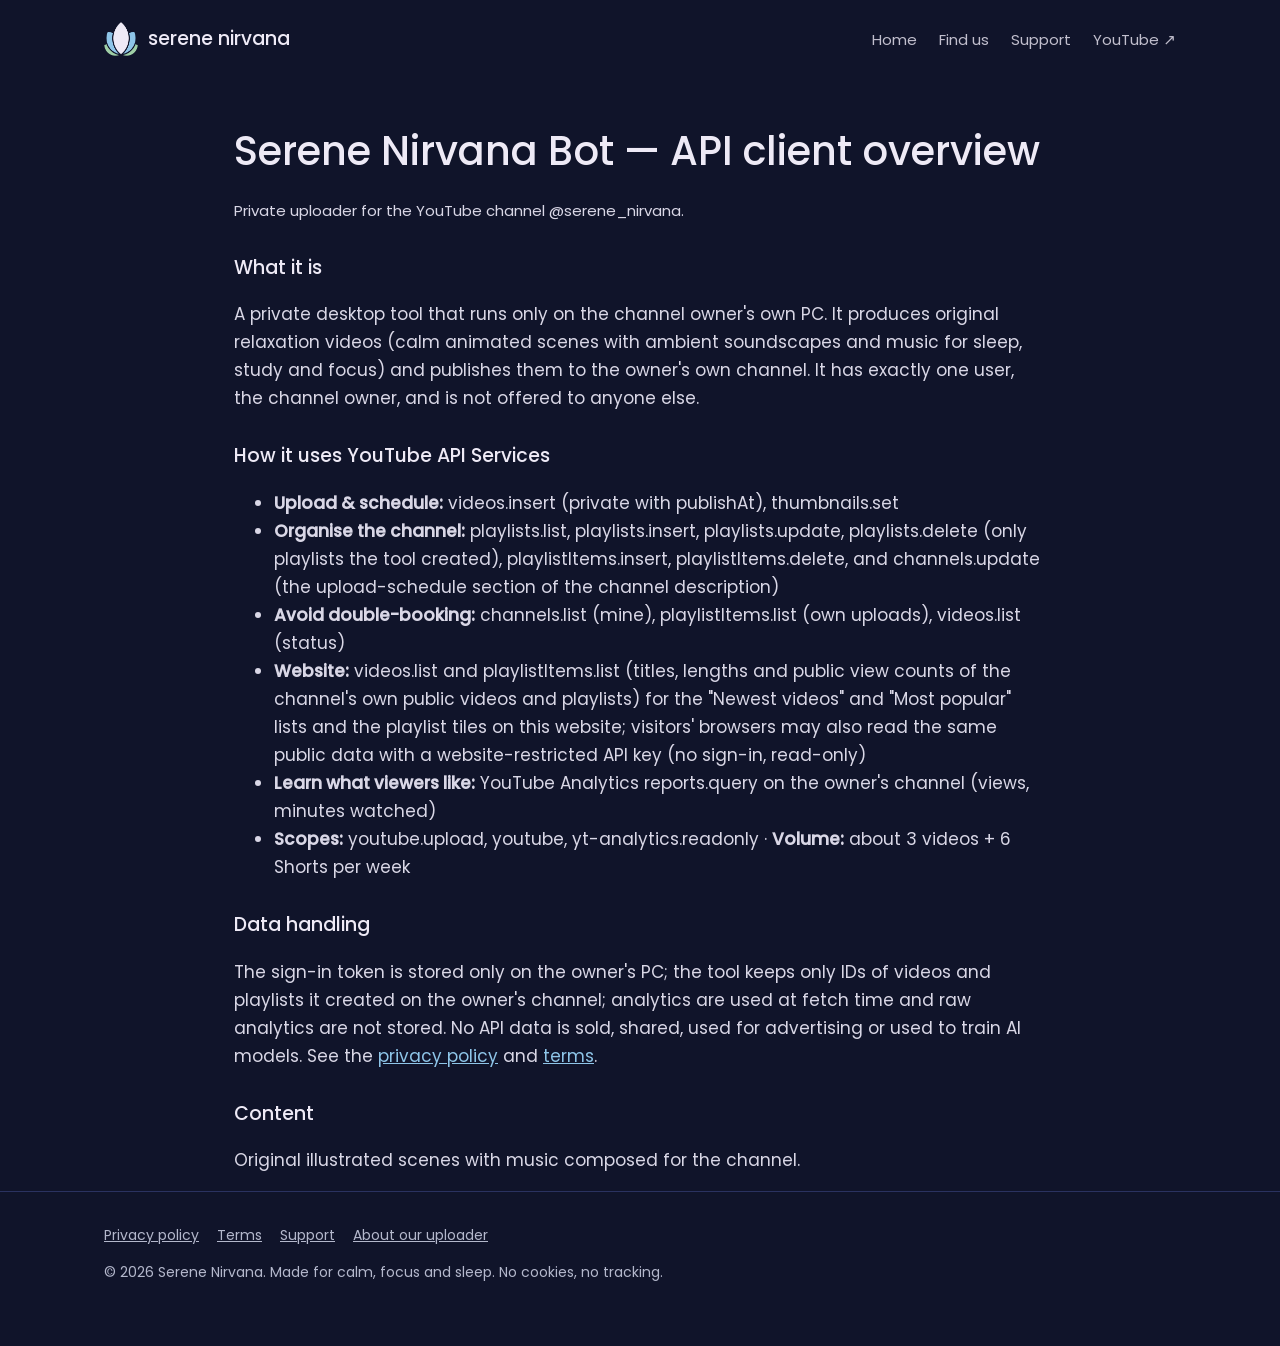
==== api-overview.html @ 60e08368 "Website update 2026-10-16" ====
<!doctype html>
<html lang="en"><head>
<meta charset="utf-8"><meta name="viewport" content="width=device-width, initial-scale=1">
<title>Serene Nirvana Bot — API client overview</title><meta name="description" content="How the Serene Nirvana Bot uses YouTube API Services.">
<link rel="icon" href="logo.png"><link rel="stylesheet" href="style.css?v=5fa8353c02">

<meta name="p:domain_verify" content="37c205f9071a3b2992ee789ceb960bda"/>
</head><body>
<header><div class="wrap"><a class="brand" href="index.html"><img src="logo.png" alt="">serene nirvana</a>
<nav><a href="index.html">Home</a><a href="index.html#find-us">Find us</a><a href="support.html">Support</a><a class="yt" href="https://www.youtube.com/@serene_nirvana" rel="noopener">YouTube ↗</a></nav></div></header>

<main class="wrap doc"><h1>Serene Nirvana Bot — API client overview</h1>
<p class="muted">Private uploader for the YouTube channel @serene_nirvana.</p>
<h3>What it is</h3><p>A private desktop tool that runs only on the channel owner's own PC. It produces original relaxation videos
(calm animated scenes with ambient soundscapes and music for sleep, study and focus) and publishes them to the owner's own channel.
It has exactly one user, the channel owner, and is not offered to anyone else.</p>
<h3>How it uses YouTube API Services</h3><ul>
<li><b>Upload &amp; schedule:</b> videos.insert (private with publishAt), thumbnails.set</li>
<li><b>Organise the channel:</b> playlists.list, playlists.insert, playlists.update, playlists.delete (only playlists the
tool created), playlistItems.insert, playlistItems.delete, and channels.update (the upload-schedule section of the
channel description)</li>
<li><b>Avoid double-booking:</b> channels.list (mine), playlistItems.list (own uploads), videos.list (status)</li>
<li><b>Website:</b> videos.list and playlistItems.list (titles, lengths and public view counts of the channel's own public
videos and playlists) for the "Newest videos" and "Most popular" lists and the playlist tiles on this website; visitors'
browsers may also read the same public data with a website-restricted API key (no sign-in, read-only)</li>
<li><b>Learn what viewers like:</b> YouTube Analytics reports.query on the owner's channel (views, minutes watched)</li>
<li><b>Scopes:</b> youtube.upload, youtube, yt-analytics.readonly · <b>Volume:</b> about 3 videos + 6 Shorts per week</li></ul>
<h3>Data handling</h3><p>The sign-in token is stored only on the owner's PC; the tool keeps only IDs of videos and playlists it created on the
owner's channel; analytics are used at fetch time and raw analytics are not stored. No API data is sold, shared, used for advertising
or used to train AI models. See the <a href="privacy.html">privacy policy</a> and <a href="terms.html">terms</a>.</p>
<h3>Content</h3><p>Original illustrated scenes with music composed for the channel.</p></main>
<footer><div class="wrap"><a href="privacy.html">Privacy policy</a><a href="terms.html">Terms</a><a href="support.html">Support</a><a href="api-overview.html">About our uploader</a>
<p>© 2026 Serene Nirvana. Made for calm, focus and sleep. No cookies, no tracking.</p></div></footer>
</body></html>
---- style.css ----
@font-face{font-family:Poppins;src:url(poppins-regular.ttf);font-weight:400;font-display:swap}
@font-face{font-family:Poppins;src:url(poppins-medium.ttf);font-weight:500;font-display:swap}
:root{--night:#10142A;--panel:#181E3B;--line:#2A3260;--moon:#EEEAF6;--sub:#B4B8CC;--sky:#8EC5E8;--sage:#9FCFA6;
--lav:#A897E0;--gold:#E9C77B;color-scheme:dark}
*{box-sizing:border-box}html{scroll-behavior:smooth}[hidden]{display:none!important}
body{margin:0;background:var(--night);color:var(--moon);font:400 17px/1.65 Poppins,system-ui,-apple-system,"Segoe UI",sans-serif}
a{color:var(--sky)}a:hover{color:var(--moon)}
.wrap{max-width:1120px;margin:0 auto;padding:0 24px}
header{padding:22px 0}header .wrap{display:flex;align-items:center;justify-content:space-between;gap:12px;flex-wrap:wrap}
header.over{position:absolute;top:0;left:0;right:0;z-index:5}
.brand{display:flex;align-items:center;gap:10px;text-decoration:none;color:var(--moon);font-weight:500;font-size:19px}
.brand img{width:34px;height:34px}.brand.hide{visibility:hidden}
nav a{color:var(--moon);opacity:.8;text-decoration:none;margin-left:22px;font-size:15px}nav a:hover{opacity:1;color:var(--moon)}
.hero{position:relative;min-height:86vh;display:flex;align-items:flex-end;overflow:hidden;
background:radial-gradient(ellipse at 70% 20%,#3A2D6B 0%,#1A1E40 45%,var(--night) 80%)}
.hero .scene{position:absolute;inset:-4%;background-size:cover;background-position:center}
.hero .scene.sky{--moon:74% 24%;background:radial-gradient(circle at var(--moon),#FFF8E6 0 26px,rgba(255,236,200,.35) 30px,rgba(168,151,224,.12) 120px,transparent 240px),
radial-gradient(ellipse 90% 40% at 50% 100%,rgba(120,96,200,.35),transparent 70%),
linear-gradient(180deg,#1B1640 0%,#2A2160 45%,#3B2C72 75%,#22204A 100%)}
.hero .scene.sky::before,.hero .scene.sky::after{content:"";position:absolute;inset:0;background-repeat:repeat}
.hero .scene.sky::before{background-image:radial-gradient(2px 2px at 20px 30px,#fff,transparent),radial-gradient(1.6px 1.6px at 90px 120px,#fff,transparent),
radial-gradient(2.2px 2.2px at 160px 60px,#fff,transparent),radial-gradient(1.6px 1.6px at 210px 170px,#F0EBFF,transparent),
radial-gradient(2px 2px at 60px 200px,#fff,transparent);background-size:240px 230px;opacity:.8}
.hero .scene.sky::after{background-image:radial-gradient(2.6px 2.6px at 50px 80px,#fff,transparent),radial-gradient(2.2px 2.2px at 250px 40px,#E8E2FF,transparent),
radial-gradient(3px 3px at 170px 260px,#fff,transparent),radial-gradient(2.2px 2.2px at 330px 190px,#fff,transparent);background-size:380px 330px;opacity:.6}
@media (prefers-reduced-motion:no-preference){
.hero .scene.photo{animation:drift 40s ease-in-out infinite alternate}
.hero .scene.sky::before{animation:twinkle 5s ease-in-out infinite alternate}
.hero .scene.sky::after{animation:twinkle 7s ease-in-out infinite alternate-reverse,float 90s linear infinite}}
@keyframes drift{from{transform:scale(1) translate(0,0)}to{transform:scale(1.1) translate(-2.5%,-1.5%)}}
@keyframes twinkle{from{opacity:.15}to{opacity:1}}
@keyframes float{from{background-position:0 0}to{background-position:-380px 60px}}
.hero::after{content:"";position:absolute;inset:0;background:linear-gradient(180deg,rgba(16,20,42,.55) 0%,rgba(16,20,42,.05) 35%,rgba(16,20,42,.55) 70%,var(--night) 100%)}
.hero{align-items:center;justify-content:center;text-align:center}
.hero .wrap{position:relative;z-index:2;padding-bottom:56px;padding-top:110px;width:100%}
.hero .mark{width:clamp(92px,11vw,132px);height:auto;display:block;margin:0 auto 14px;filter:drop-shadow(0 6px 24px rgba(0,0,0,.35))}
.hero h1{font-weight:500;font-size:clamp(46px,7.4vw,84px);line-height:1;margin:0 0 14px;letter-spacing:-.005em;
text-shadow:0 2px 24px rgba(10,12,30,.45)}
.tag{letter-spacing:.32em;font-size:13px;text-transform:uppercase;color:var(--sub)}
.lead{max-width:600px;margin:18px auto 22px;color:#D9D7E6;font-size:18px}
.hero .live{margin:0 auto 18px}.hero .btns{display:flex;flex-wrap:wrap;justify-content:center;gap:10px}.hero .btn{margin:0}
.live{display:block;font-size:13px;line-height:1.5;color:var(--sub);margin:0 0 18px;max-width:600px;background:none;border:0;
padding:0;text-shadow:0 1px 8px rgba(8,10,24,.9),0 0 2px rgba(8,10,24,.7);cursor:default}
.live i{display:inline-block;width:7px;height:7px;border-radius:50%;background:var(--sage);margin-right:8px;vertical-align:1px;
box-shadow:0 0 0 4px rgba(159,207,166,.18)}
.btn{display:inline-flex;align-items:center;gap:8px;padding:13px 24px;border-radius:999px;text-decoration:none;font-weight:500;
background:var(--moon);color:var(--night);margin:0 10px 10px 0;font-size:16px}
.btn.alt{background:rgba(238,234,246,.08);color:var(--moon);border:1px solid rgba(238,234,246,.35)}
.btn:hover{opacity:.9;color:var(--night)}.btn.alt:hover{color:var(--moon);border-color:var(--moon)}
section{padding:48px 0}                         /* every gap between sections: 96 px (48 + 48); phones 64 */
.home > section:first-child{padding-top:32px}
.home section{border-top:0}.doc section{border-top:1px solid var(--line)}
h2{font-weight:500;font-size:clamp(26px,3.4vw,34px);margin:0 0 6px}
h3{font-weight:500;font-size:19px;margin:28px 0 6px}
.kicker{color:var(--sub);margin:0 0 28px}
.muted{color:var(--sub);font-size:15px}
.moods{display:grid;grid-template-columns:repeat(4,1fr);gap:18px}
.mood{--c:var(--lav);position:relative;display:flex;flex-direction:column;background:var(--panel);border:1px solid var(--line);
border-radius:20px;overflow:hidden;text-decoration:none;color:var(--moon)}
a.mood:hover{border-color:var(--c);color:var(--moon)}
.mood .pic{position:relative;aspect-ratio:16/10;background:linear-gradient(135deg,var(--panel),var(--c));background-size:cover;background-position:center}
.mood .pic::after{content:"";position:absolute;inset:0;background:linear-gradient(180deg,transparent 45%,rgba(24,30,59,.95))}
.mood .count{position:absolute;top:12px;left:12px;z-index:2;font-size:12px;padding:4px 10px;border-radius:999px;background:rgba(16,20,42,.7);
border:1px solid rgba(238,234,246,.15)}
.mood .body{padding:4px 18px 18px;flex:1;display:flex;flex-direction:column}
.mood b{font-weight:500;font-size:21px;display:flex;align-items:center;gap:10px}
.mood b::before{content:"";flex:none;width:10px;height:10px;border-radius:50%;background:var(--c);box-shadow:0 0 12px var(--c)}
.mood p{color:var(--sub);font-size:14.5px;margin:6px 0 14px;line-height:1.5}
.mood .when{font-size:13px;color:var(--sub);margin-top:auto;border-top:1px solid var(--line);padding-top:12px;display:flex;
justify-content:space-between;align-items:center;gap:8px}
.mood .play{color:var(--c);font-weight:500;font-size:14px;white-space:nowrap}
.mood.sleep{--c:var(--lav)}.mood.focus{--c:var(--sky)}.mood.meditation{--c:var(--sage)}.mood.morning{--c:var(--gold)}
.week{position:relative;display:grid;grid-template-columns:repeat(var(--n,5),1fr);gap:10px}
.day{background:var(--panel);border:1px solid var(--line);border-radius:14px;padding:14px 12px;min-height:110px}
.day .d{font-size:13px;color:var(--sub);text-transform:uppercase;letter-spacing:.12em}
.day .t{font-weight:500;margin-top:6px;font-size:16px}
.day .k{font-size:13px;margin-top:2px;display:flex;align-items:center;white-space:nowrap}
.day.off{opacity:.55}.day.today{border-color:var(--moon);opacity:1}
.dot{display:inline-block;flex:none;width:8px;height:8px;border-radius:50%;margin-right:6px;vertical-align:1px}
.next{margin:18px 0 0;color:var(--sub);font-size:15px}.next b{color:var(--moon);font-weight:500}
.tabs{display:flex;gap:22px;margin-bottom:22px;border-bottom:1px solid var(--line)}
.tabs button{font:inherit;font-size:16px;background:none;border:0;border-bottom:2px solid transparent;color:var(--sub);padding:0 0 10px;cursor:pointer;margin-bottom:-1px}
.tabs button[aria-selected=true]{color:var(--moon);border-bottom-color:var(--moon)}
.panel-h{margin-top:0}.js .panel-h{display:none}.js .single .panel-h{display:block}.js .vpanel+.vpanel{margin-top:0}.vpanel+.vpanel{margin-top:40px}
.vgrid{display:grid;grid-template-columns:repeat(3,1fr);gap:18px}
.vcard{display:block;text-decoration:none;color:var(--moon)}
.vcard .th{position:relative;border-radius:16px;overflow:hidden;aspect-ratio:16/9;background:var(--panel);border:1px solid var(--line)}
.vcard img{display:block;width:100%;height:100%;object-fit:cover}
.vcard .len{position:absolute;right:10px;bottom:10px;font-size:12px;background:rgba(10,12,24,.8);padding:2px 8px;border-radius:6px}
.vcard span{display:block;margin-top:10px;font-size:15.5px;line-height:1.4}
.vcard small{color:var(--sub);font-size:13px}
.vcard:hover{color:var(--moon)}.vcard:hover .th{border-color:var(--sub)}
.support-links,.find{display:flex;flex-wrap:wrap;gap:0;margin-top:18px}
.split{display:grid;grid-template-columns:1.2fr 1fr;gap:28px;align-items:start}
.panel{background:var(--panel);border:1px solid var(--line);border-radius:20px;padding:28px}
.panel h2{font-size:24px}
.card{background:var(--panel);border:1px solid var(--line);border-radius:14px;padding:18px}
footer{border-top:1px solid var(--line);padding:32px 0 48px;color:var(--sub);font-size:14px}
footer a{color:var(--sub);margin-right:18px}
.doc{max-width:860px}.doc h1{font-weight:500;font-size:40px;margin:40px 0 4px}.doc p,.doc li{color:#D9D7E6}
@media (max-width:900px){.moods{grid-template-columns:1fr 1fr}.vgrid{grid-template-columns:1fr 1fr}.split{grid-template-columns:1fr}
.week{grid-template-columns:repeat(var(--n,5),minmax(124px,1fr));overflow-x:auto;padding-bottom:6px}}
@media (max-width:560px){nav a:not(.yt){display:none}.hero{min-height:78vh}.moods{grid-template-columns:1fr}
.mood{flex-direction:row}.mood .pic{width:38%;aspect-ratio:auto;min-height:150px}.mood .pic::after{display:none}
.mood .body{padding:14px 16px}.mood b{font-size:19px}.mood p{font-size:13.5px;margin:4px 0 10px}
.mood .when{flex-direction:column;align-items:flex-start;gap:4px}.vgrid{grid-template-columns:1fr}.lead{font-size:16px}
section{padding:32px 0}.home > section:first-child{padding-top:24px}.tag{letter-spacing:.2em;font-size:11.5px}.live{font-size:12px}.hero .scene.sky{--moon:80% 15%}}
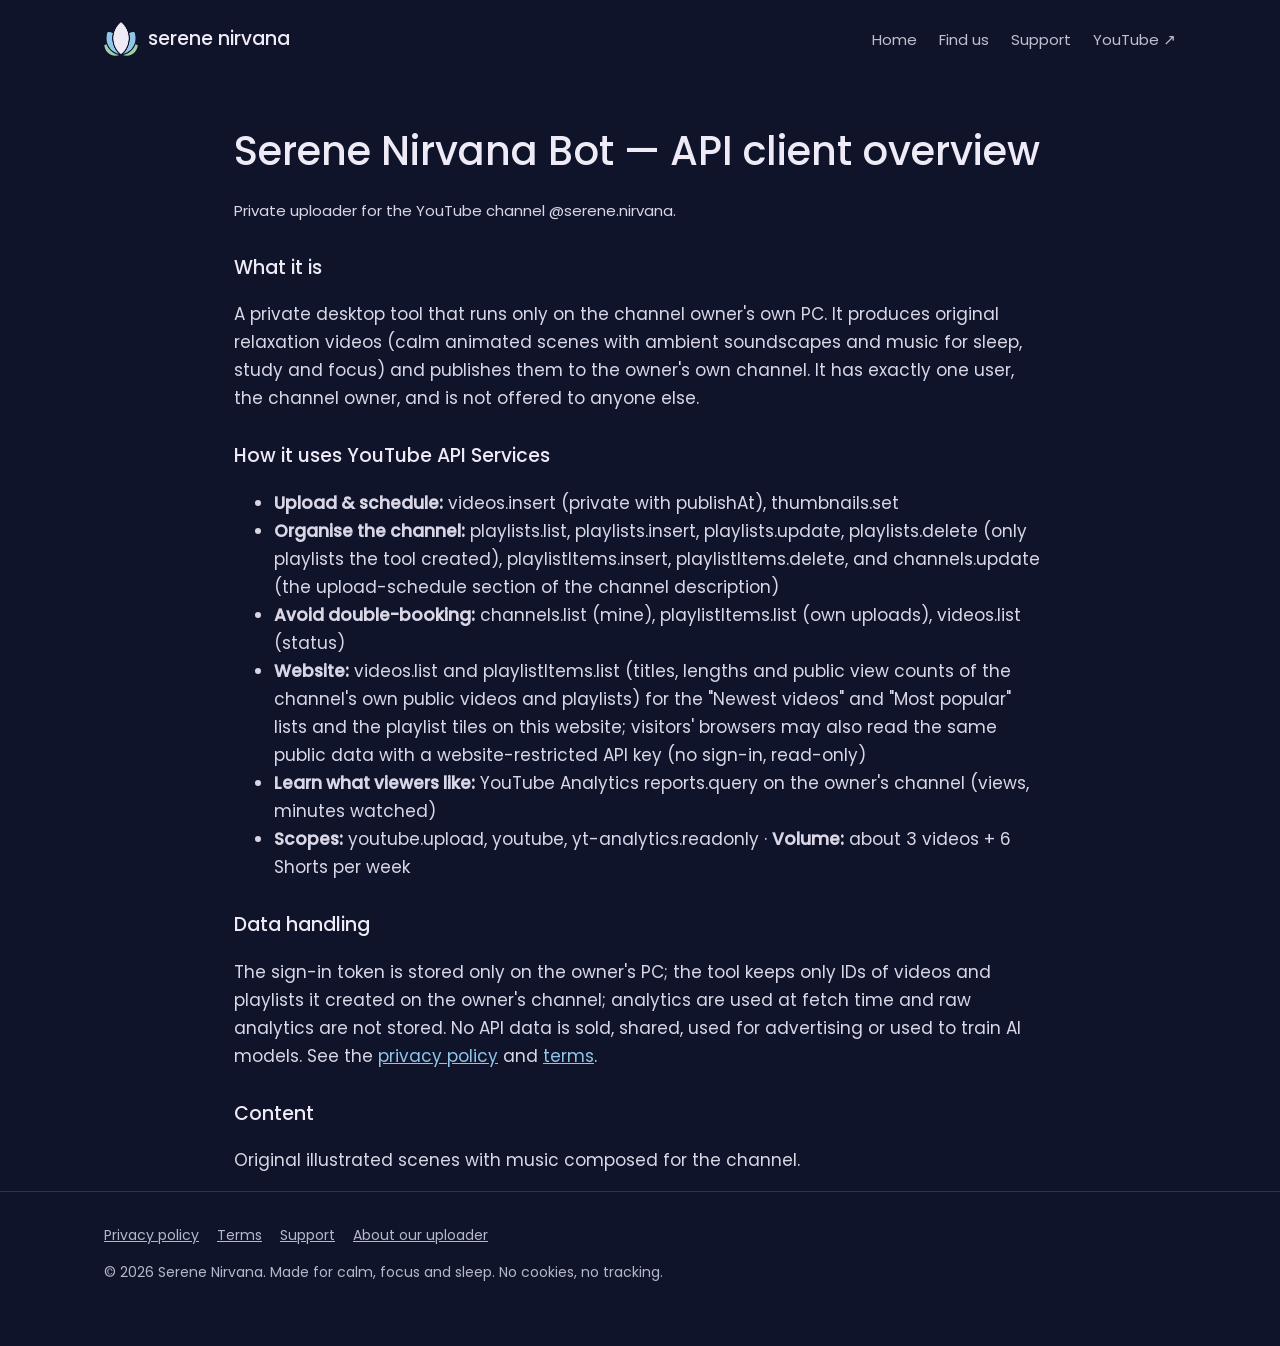
==== commit 3be87a73: "Website update 2026-10-19" ====
--- a/api-overview.html
+++ b/api-overview.html
@@ -2,15 +2,15 @@
 <html lang="en"><head>
 <meta charset="utf-8"><meta name="viewport" content="width=device-width, initial-scale=1">
 <title>Serene Nirvana Bot — API client overview</title><meta name="description" content="How the Serene Nirvana Bot uses YouTube API Services.">
-<link rel="icon" href="logo.png"><link rel="stylesheet" href="style.css?v=5fa8353c02">
+<link rel="icon" href="logo.png"><link rel="stylesheet" href="style.css?v=52d656cf9d">
 
 <meta name="p:domain_verify" content="37c205f9071a3b2992ee789ceb960bda"/>
 </head><body>
 <header><div class="wrap"><a class="brand" href="index.html"><img src="logo.png" alt="">serene nirvana</a>
-<nav><a href="index.html">Home</a><a href="index.html#find-us">Find us</a><a href="support.html">Support</a><a class="yt" href="https://www.youtube.com/@serene_nirvana" rel="noopener">YouTube ↗</a></nav></div></header>
+<nav><a href="index.html">Home</a><a href="index.html#find-us">Find us</a><a href="support.html">Support</a><a class="yt" href="https://www.youtube.com/@serene.nirvana" rel="noopener">YouTube ↗</a></nav></div></header>
 
 <main class="wrap doc"><h1>Serene Nirvana Bot — API client overview</h1>
-<p class="muted">Private uploader for the YouTube channel @serene_nirvana.</p>
+<p class="muted">Private uploader for the YouTube channel @serene.nirvana.</p>
 <h3>What it is</h3><p>A private desktop tool that runs only on the channel owner's own PC. It produces original relaxation videos
 (calm animated scenes with ambient soundscapes and music for sleep, study and focus) and publishes them to the owner's own channel.
 It has exactly one user, the channel owner, and is not offered to anyone else.</p>
--- a/style.css
+++ b/style.css
@@ -40,10 +40,12 @@
 .tag{letter-spacing:.32em;font-size:13px;text-transform:uppercase;color:var(--sub)}
 .lead{max-width:600px;margin:18px auto 22px;color:#D9D7E6;font-size:18px}
 .hero .live{margin:0 auto 18px}.hero .btns{display:flex;flex-wrap:wrap;justify-content:center;gap:10px}.hero .btn{margin:0}
-.live{display:block;font-size:13px;line-height:1.5;color:var(--sub);margin:0 0 18px;max-width:600px;background:none;border:0;
-padding:0;text-shadow:0 1px 8px rgba(8,10,24,.9),0 0 2px rgba(8,10,24,.7);cursor:default}
-.live i{display:inline-block;width:7px;height:7px;border-radius:50%;background:var(--sage);margin-right:8px;vertical-align:1px;
-box-shadow:0 0 0 4px rgba(159,207,166,.18)}
+.live{--c:var(--moon);display:block;font-size:15px;line-height:1.5;color:#C9CCDD;margin:0 0 18px;max-width:600px;background:none;
+border:0;padding:0;text-shadow:0 1px 8px rgba(8,10,24,.9),0 0 2px rgba(8,10,24,.7);cursor:default}
+.live i{display:inline-block;width:9px;height:9px;border-radius:50%;background:var(--c);margin-right:9px;vertical-align:1px;
+box-shadow:0 0 10px var(--c)}           /* the colour of the newest video's playlist (as on its tile below) */
+.live[data-cat=sleep]{--c:var(--lav)}.live[data-cat=focus]{--c:var(--sky)}.live[data-cat=meditation]{--c:var(--sage)}
+.live[data-cat=morning]{--c:var(--gold)}
 .btn{display:inline-flex;align-items:center;gap:8px;padding:13px 24px;border-radius:999px;text-decoration:none;font-weight:500;
 background:var(--moon);color:var(--night);margin:0 10px 10px 0;font-size:16px}
 .btn.alt{background:rgba(238,234,246,.08);color:var(--moon);border:1px solid rgba(238,234,246,.35)}
@@ -105,4 +107,4 @@
 .mood{flex-direction:row}.mood .pic{width:38%;aspect-ratio:auto;min-height:150px}.mood .pic::after{display:none}
 .mood .body{padding:14px 16px}.mood b{font-size:19px}.mood p{font-size:13.5px;margin:4px 0 10px}
 .mood .when{flex-direction:column;align-items:flex-start;gap:4px}.vgrid{grid-template-columns:1fr}.lead{font-size:16px}
-section{padding:32px 0}.home > section:first-child{padding-top:24px}.tag{letter-spacing:.2em;font-size:11.5px}.live{font-size:12px}.hero .scene.sky{--moon:80% 15%}}
+section{padding:32px 0}.home > section:first-child{padding-top:24px}.tag{letter-spacing:.2em;font-size:11.5px}.live{font-size:14px}.hero .scene.sky{--moon:80% 15%}}
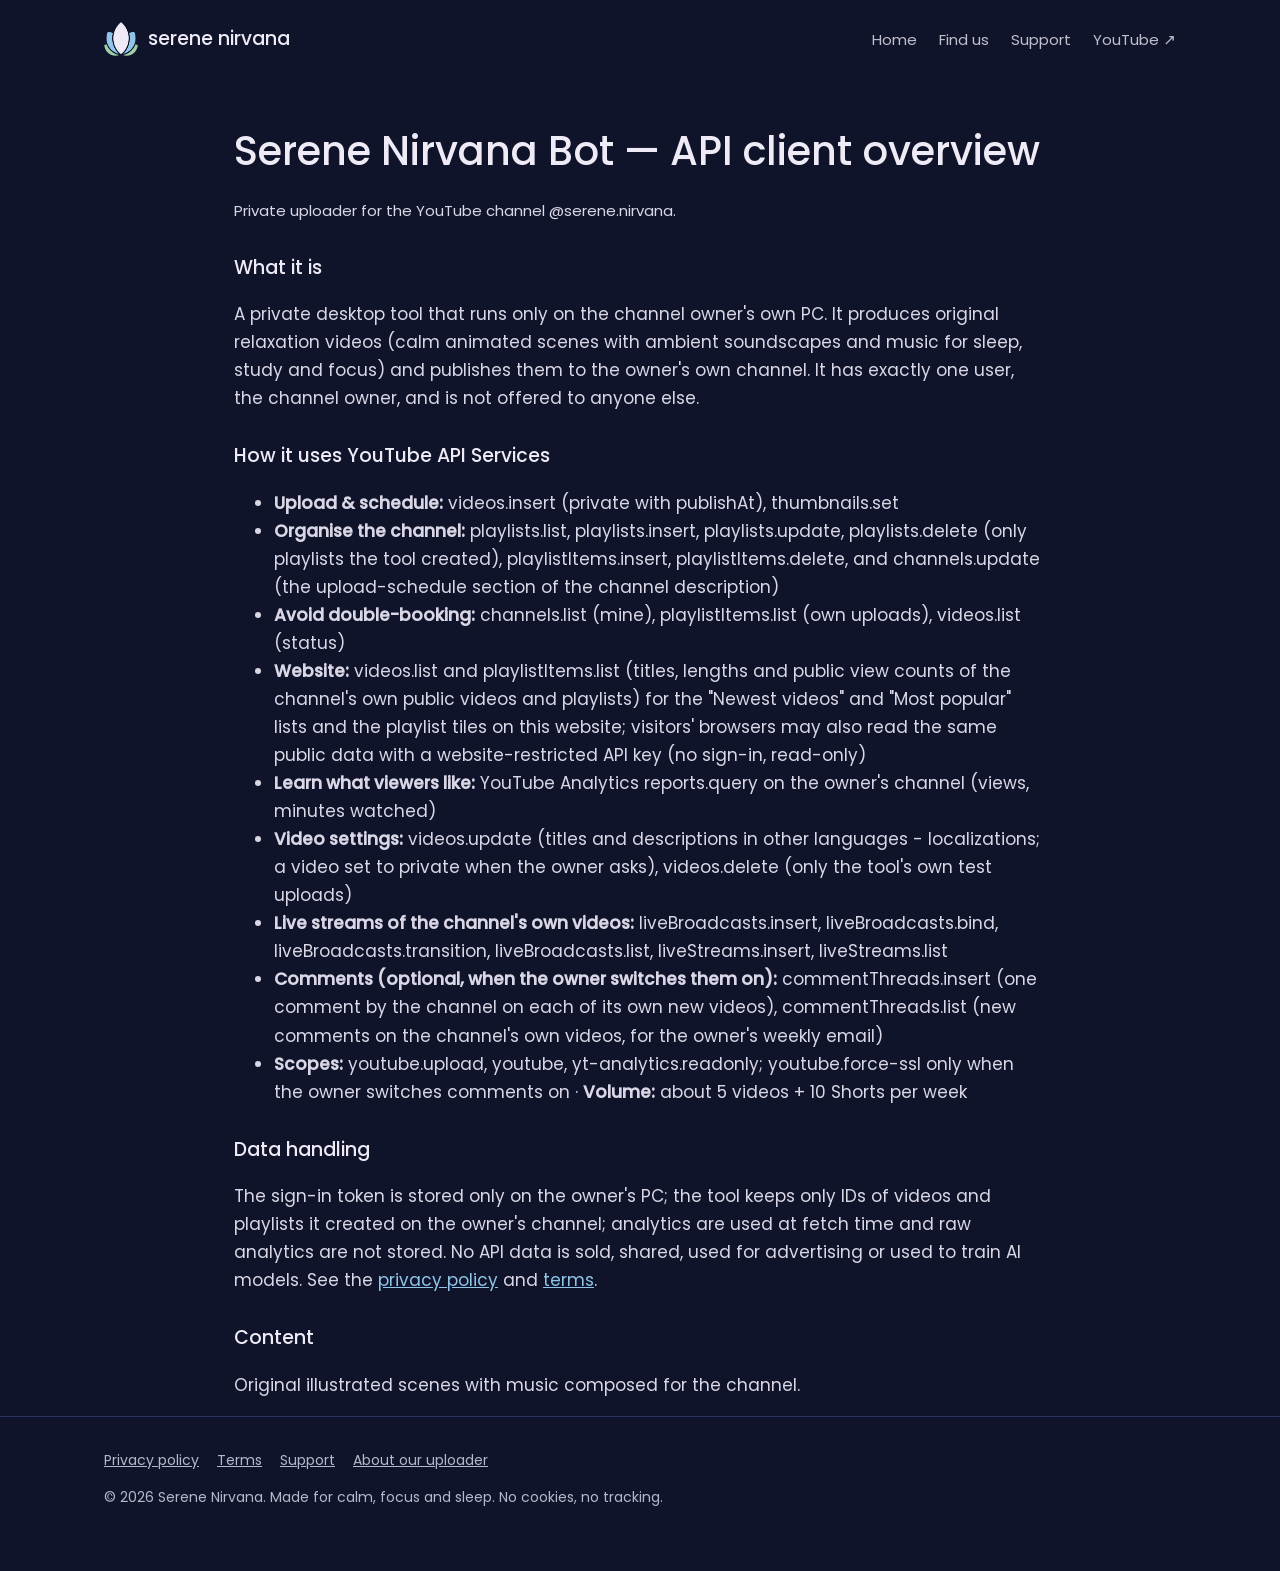
==== commit 5c622d9c: "Website update 2026-11-18" ====
--- a/api-overview.html
+++ b/api-overview.html
@@ -2,7 +2,7 @@
 <html lang="en"><head>
 <meta charset="utf-8"><meta name="viewport" content="width=device-width, initial-scale=1">
 <title>Serene Nirvana Bot — API client overview</title><meta name="description" content="How the Serene Nirvana Bot uses YouTube API Services.">
-<link rel="icon" href="logo.png"><link rel="stylesheet" href="style.css?v=52d656cf9d">
+<link rel="icon" href="logo.png"><link rel="stylesheet" href="style.css?v=1f5cd81007">
 
 <meta name="p:domain_verify" content="37c205f9071a3b2992ee789ceb960bda"/>
 </head><body>
@@ -24,7 +24,14 @@
 videos and playlists) for the "Newest videos" and "Most popular" lists and the playlist tiles on this website; visitors'
 browsers may also read the same public data with a website-restricted API key (no sign-in, read-only)</li>
 <li><b>Learn what viewers like:</b> YouTube Analytics reports.query on the owner's channel (views, minutes watched)</li>
-<li><b>Scopes:</b> youtube.upload, youtube, yt-analytics.readonly · <b>Volume:</b> about 3 videos + 6 Shorts per week</li></ul>
+<li><b>Video settings:</b> videos.update (titles and descriptions in other languages - localizations; a video set to
+private when the owner asks), videos.delete (only the tool's own test uploads)</li>
+<li><b>Live streams of the channel's own videos:</b> liveBroadcasts.insert, liveBroadcasts.bind, liveBroadcasts.transition,
+liveBroadcasts.list, liveStreams.insert, liveStreams.list</li>
+<li><b>Comments (optional, when the owner switches them on):</b> commentThreads.insert (one comment by the channel on each
+of its own new videos), commentThreads.list (new comments on the channel's own videos, for the owner's weekly email)</li>
+<li><b>Scopes:</b> youtube.upload, youtube, yt-analytics.readonly; youtube.force-ssl only when the owner switches comments on ·
+<b>Volume:</b> about 5 videos + 10 Shorts per week</li></ul>
 <h3>Data handling</h3><p>The sign-in token is stored only on the owner's PC; the tool keeps only IDs of videos and playlists it created on the
 owner's channel; analytics are used at fetch time and raw analytics are not stored. No API data is sold, shared, used for advertising
 or used to train AI models. See the <a href="privacy.html">privacy policy</a> and <a href="terms.html">terms</a>.</p>
